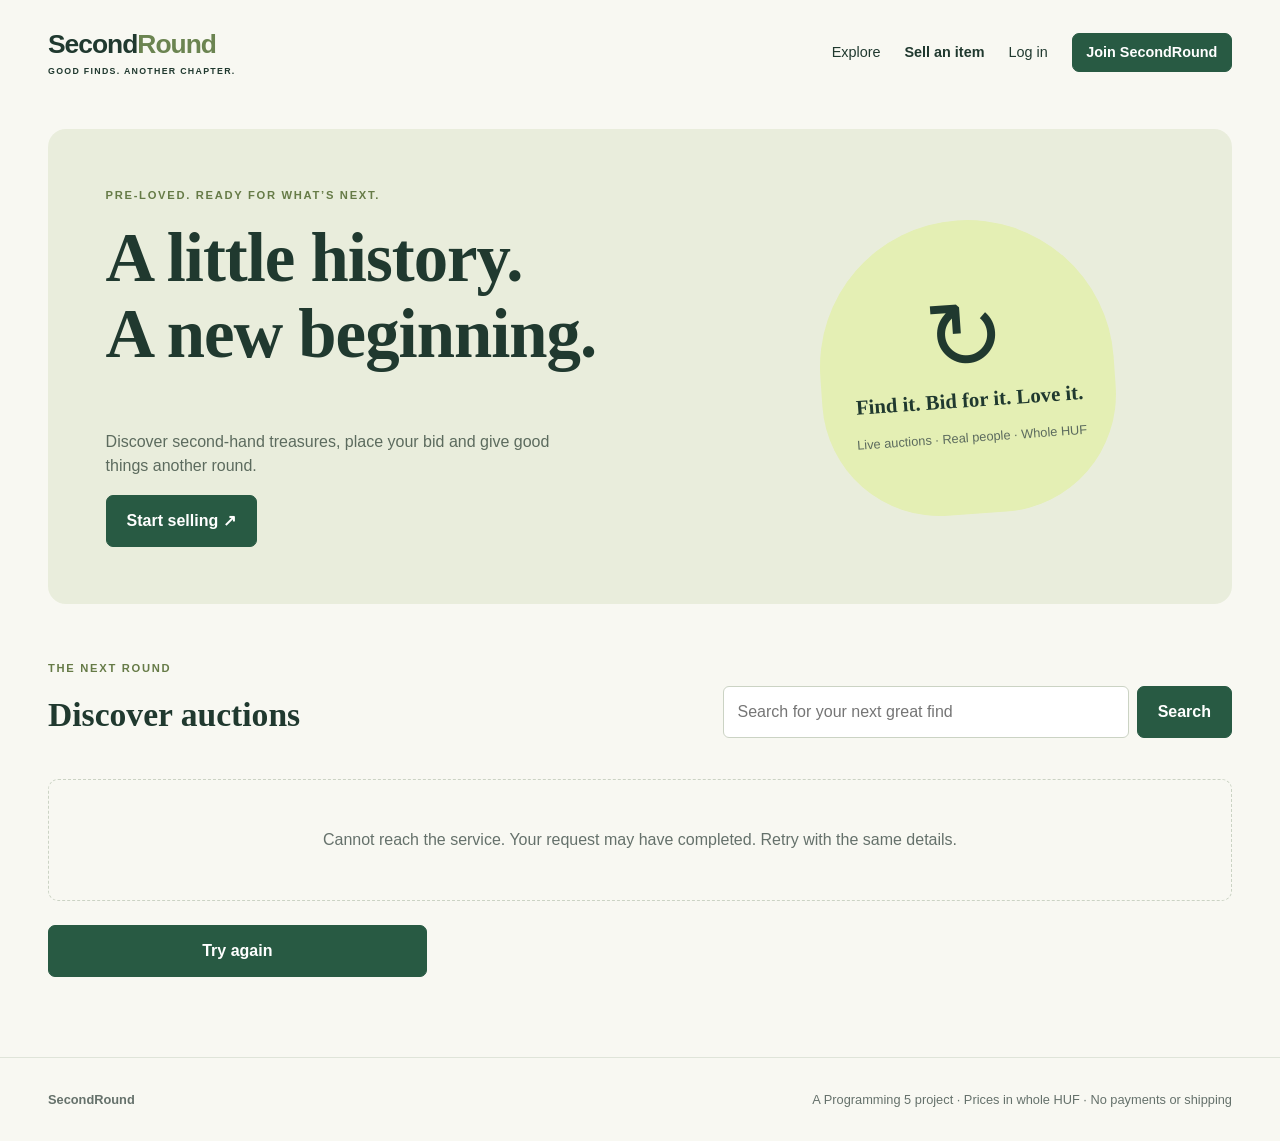
==== project/client/index.html @ fbd6209a "Organize Programming 5 coursework repository" ====
<!doctype html>
<html lang="en">
<head>
  <meta charset="UTF-8">
  <meta name="viewport" content="width=device-width, initial-scale=1.0">
  <meta name="referrer" content="no-referrer">
  <meta http-equiv="Content-Security-Policy" content="default-src 'self'; script-src 'self'; style-src 'self'; img-src 'self' https: http:; connect-src 'self' http://localhost:8081 http://localhost:8082 http://localhost:8083 ws://localhost:8084; object-src 'none'; base-uri 'none'">
  <title>SecondRound — Second-hand auctions</title>
  <link rel="stylesheet" href="styles.css">
  <script type="module" src="app.js"></script>
</head>
<body>
  <header><a class="brand" href="#/">Second<span>Round</span><small>GOOD FINDS. ANOTHER CHAPTER.</small></a><nav id="nav" aria-label="Main navigation"></nav></header>
  <main id="app" tabindex="-1"><p>Loading auctions…</p></main>
  <footer><strong>SecondRound</strong><span>A Programming 5 project · Prices in whole HUF · No payments or shipping</span></footer>
</body>
</html>
---- project/client/styles.css ----
[hidden]{display:none!important}
:root{--ink:#20392f;--muted:#65716b;--green:#285a43;--lime:#e4efb4;--paper:#f8f8f2;--line:#dfe4d9;--error:#a73328;font-family:Inter,-apple-system,BlinkMacSystemFont,"Segoe UI",sans-serif;color:var(--ink);background:var(--paper);line-height:1.5}
*{box-sizing:border-box}body{margin:0}a{color:inherit;text-decoration:none}a:hover{text-decoration:underline}button,input,textarea{font:inherit}button,.button{display:inline-flex;align-items:center;justify-content:center;gap:.5rem;background:var(--green);color:white;border:1px solid var(--green);border-radius:7px;padding:.8rem 1.25rem;font-weight:600;cursor:pointer;text-decoration:none}button:hover,.button:hover{background:#1d4332;text-decoration:none}button:disabled{opacity:.5;cursor:default}button.small,.small{padding:.5rem .85rem;font-size:.9rem}.secondary,.text-button{background:transparent;color:var(--green);border:1px solid var(--line)}.secondary:hover,.text-button:hover{background:#edf0e5}.text-button{border:0;padding:.5rem}header{max-width:1320px;margin:auto;padding:1.8rem 3rem;display:flex;align-items:center;justify-content:space-between;gap:2rem}.brand{font-size:1.65rem;letter-spacing:-1px;font-weight:800;line-height:1.15}.brand span{color:#6b8451}.brand small{display:block;font-size:.55rem;letter-spacing:1.3px;margin-top:.45rem}nav{display:flex;gap:1.5rem;align-items:center;font-size:.9rem}nav .nav-sell{font-weight:700}.user-name{max-width:110px;overflow:hidden;text-overflow:ellipsis;white-space:nowrap}main{max-width:1320px;padding:1rem 3rem 5rem;margin:auto;min-height:75vh}h1,h2,h3,p{margin-top:0}h1{font-family:Georgia,serif;font-size:2.8rem;line-height:1.1;letter-spacing:-1px}h2{font-family:Georgia,serif;font-size:2.1rem;line-height:1.2}h3{font-size:1.15rem;line-height:1.4}p{margin-bottom:1.1rem}.eyebrow{font-size:.7rem;letter-spacing:1.7px;font-weight:700;color:#667b47}.hero{display:grid;grid-template-columns:1.5fr 1fr;gap:2rem;border-radius:18px;padding:3.6rem;background:#e9eddc;margin:.5rem 0 3.5rem}.hero h1{font-size:4.3rem;white-space:pre-line}.hero p:not(.eyebrow){max-width:450px;color:#5c6b5e}.hero-note{align-self:center;text-align:center;transform:rotate(-4deg);background:var(--lime);padding:2rem;border-radius:50% 50% 40% 40%;aspect-ratio:1;max-width:300px;justify-self:center;display:flex;flex-direction:column;justify-content:center}.hero-note>span{font-size:6rem;line-height:1}.hero-note strong{font-family:Georgia,serif;font-size:1.3rem}.hero-note p{font-size:.8rem;margin:.8rem 0 0}.section-title{display:flex;justify-content:space-between;align-items:center;gap:2rem;margin-bottom:1rem}.search{display:flex;gap:.5rem;width:43%}.search input{min-width:0}.grid{display:grid;grid-template-columns:repeat(3,minmax(0,1fr));gap:1.5rem}.card{background:white;border:1px solid var(--line);border-radius:12px;overflow:hidden;transition:transform .18s}.card:hover{transform:translateY(-4px);text-decoration:none;box-shadow:0 8px 24px #213f3010}.card-image{aspect-ratio:4/3;position:relative;background:#e5e8df;display:grid;place-items:center}.card-image img{width:100%;height:100%;object-fit:cover}.card-image .badge{position:absolute;left:1rem;top:1rem}.badge{display:inline-block;width:fit-content;border-radius:4px;background:#e9eedf;padding:.3rem .6rem;font-size:.65rem;font-weight:800;letter-spacing:1px}.badge.active{background:var(--lime)}.badge.ended{background:#eeebe3}.badge.failed{background:#fbe0db}.card-body{padding:1.25rem}.card-body h3{margin-bottom:.5rem}.muted{color:var(--muted);font-size:.9rem}.card-price{display:flex;align-items:center;justify-content:space-between;border-top:1px solid var(--line);padding-top:1rem}.card-price strong{font-size:1.15rem}.card-price span{font-size:.75rem;color:var(--muted)}.panel{background:white;border:1px solid var(--line);border-radius:12px;padding:2rem}.auth{max-width:480px;margin:2rem auto}.auth h1{font-size:2.5rem}.auth>button{width:100%;margin-bottom:1rem}.sell{max-width:760px;margin:1.5rem auto}.sell>button{margin-right:1rem}label{display:flex;flex-direction:column;gap:.4rem;font-size:.85rem;font-weight:600;margin-bottom:1rem}input,textarea{width:100%;padding:.75rem .85rem;border:1px solid #cbd3c4;border-radius:6px;color:var(--ink);background:white;outline-offset:3px}input:focus,textarea:focus{outline:2px solid #729255}input[readonly],textarea[readonly]{background:#f5f5ef;color:var(--muted)}fieldset{border:0;padding:0;margin:1.5rem 0 2rem}legend{font-weight:700;border-bottom:1px solid var(--line);width:100%;padding-bottom:.6rem;margin-bottom:1rem}.two-cols{display:grid;grid-template-columns:1fr 1fr;gap:1rem}.notice{padding:.75rem;border-radius:6px;font-size:.9rem}.error{background:#fff0ec;color:var(--error)}.success{background:#edf5e4;color:var(--green)}.empty{grid-column:1/-1;text-align:center;padding:3rem;color:var(--muted);border:1px dashed #cbd3c4;border-radius:10px}.pager{display:flex;justify-content:center;align-items:center;gap:1.5rem;margin-top:2rem;font-size:.9rem}.detail{display:grid;grid-template-columns:1fr 1fr;gap:3rem;margin:1.5rem 0 2rem}.detail-media{background:#e7eadf;border-radius:14px;overflow:hidden;align-self:start;aspect-ratio:1}.detail-media img{width:100%;height:100%;object-fit:contain}.detail-panel h1{margin:1rem 0 2rem}.detail-top{display:flex;justify-content:space-between;align-items:center;gap:1rem}.connection{font-size:.75rem;color:var(--muted)}.big-price{font-size:2.7rem;letter-spacing:-1px}.detail-panel .eyebrow{margin-bottom:0}.countdown{padding:1rem 0;border-bottom:1px solid var(--line);font-weight:600}.result{font-weight:600}.bid-form{display:grid;grid-template-columns:1fr auto;gap:1rem;align-items:end}.bid-form label{margin:0}.bid-form>p{grid-column:1/-1}.description{white-space:pre-wrap;margin-top:1.5rem;padding-top:1rem;border-top:1px solid var(--line)}.history-panel{max-width:900px}.bid-history{list-style:none;padding:0;margin:0 0 1rem}.bid-history li{display:grid;grid-template-columns:1fr auto 1fr;gap:1rem;padding:1rem 0;border-bottom:1px solid var(--line);font-size:.9rem}.bid-history time{text-align:right;font-size:.8rem;color:var(--muted)}.tabs{display:flex;gap:.75rem;margin-bottom:2rem;flex-wrap:wrap}.item-editor img{width:100%;height:160px;object-fit:cover;margin-bottom:1rem;border-radius:8px}footer{max-width:1320px;padding:2rem 3rem;margin:auto;display:flex;justify-content:space-between;gap:1rem;border-top:1px solid var(--line);font-size:.8rem;color:var(--muted)}
@media(max-width:1000px){header{padding:1.5rem 2rem;align-items:flex-start}nav{gap:.75rem;flex-wrap:wrap;justify-content:flex-end}.user-name{display:none}main{padding:1rem 2rem 3rem}.hero{padding:2.5rem}.hero h1{font-size:3.4rem}.hero-note{max-width:240px}.grid{grid-template-columns:repeat(2,minmax(0,1fr))}.detail{gap:1.5rem}.big-price{font-size:2rem}.bid-form{grid-template-columns:1fr}.bid-form>p{grid-column:auto}footer{padding:2rem}}
@media(max-width:650px){header{padding:1.2rem;flex-direction:column;gap:1rem}.brand{font-size:1.5rem}nav{width:100%;justify-content:flex-start;gap:1rem;font-size:.8rem}main{padding:.5rem 1.2rem 3rem}.hero{grid-template-columns:1fr;padding:2rem 1.5rem;gap:1rem;margin-bottom:2rem}.hero h1{font-size:2.9rem}.hero-note{display:none}.section-title{align-items:stretch;flex-direction:column;gap:0}.search{width:100%;margin-bottom:1rem}.grid{grid-template-columns:1fr}.card-image{aspect-ratio:16/10}.auth,.panel{padding:1.5rem}h1{font-size:2.4rem}.two-cols{grid-template-columns:1fr;gap:0}.detail{grid-template-columns:1fr}.detail-media{aspect-ratio:4/3}.detail-panel h1{margin-bottom:1.5rem}.bid-form{grid-template-columns:1fr auto}.bid-form>p{grid-column:1/-1}.bid-history li{grid-template-columns:1fr auto}.bid-history time{grid-column:1/-1;text-align:left}.pager{gap:.75rem;font-size:.75rem}.pager button{padding:.6rem}.tabs{gap:.4rem}footer{padding:1.5rem 1.2rem;flex-direction:column}}
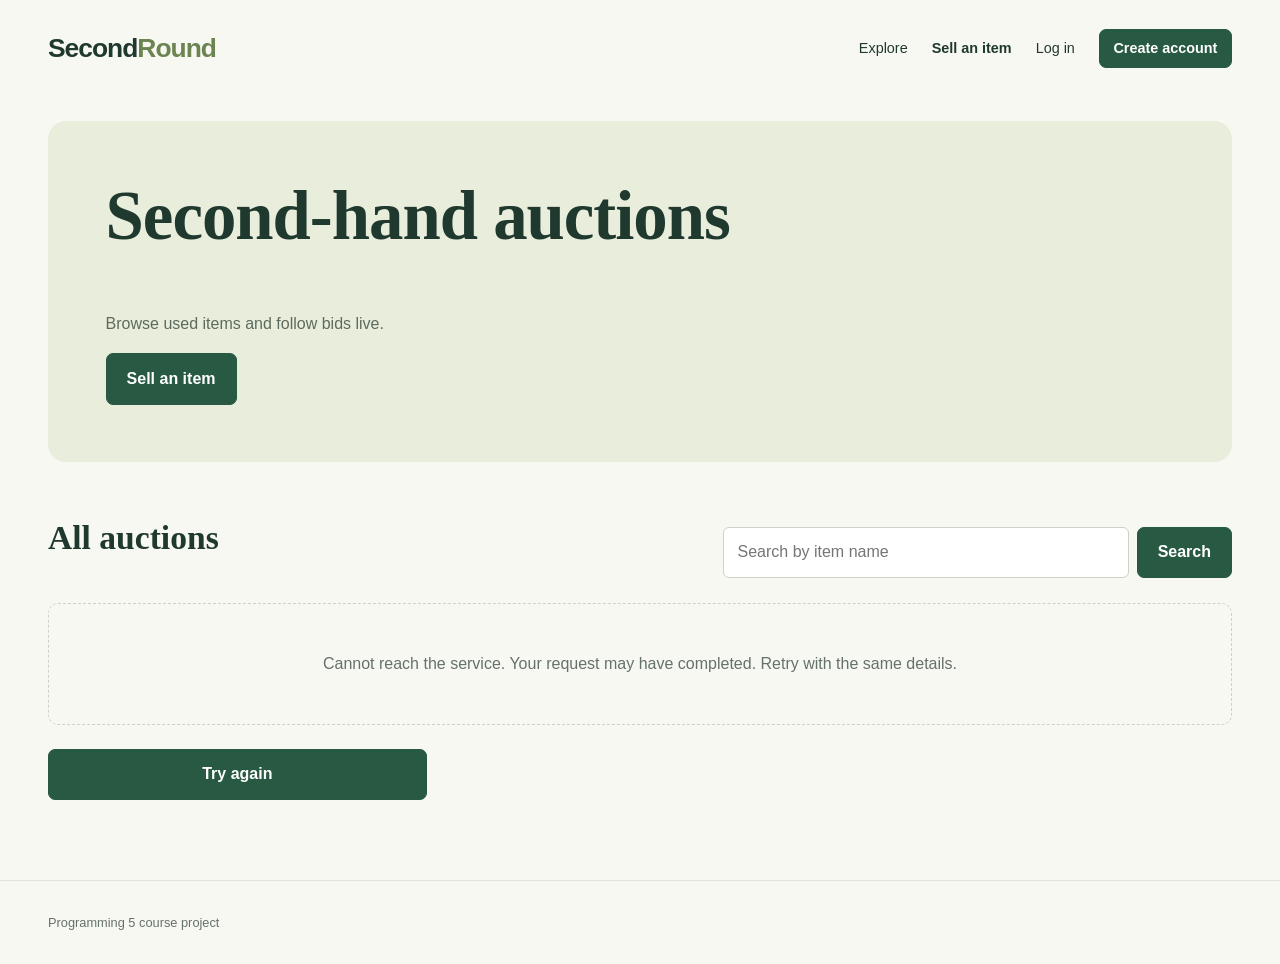
==== commit 0d0d3c5e: "Rewrite SecondRound docs and record semester progress" ====
--- a/project/client/index.html
+++ b/project/client/index.html
@@ -10,8 +10,8 @@
   <script type="module" src="app.js"></script>
 </head>
 <body>
-  <header><a class="brand" href="#/">Second<span>Round</span><small>GOOD FINDS. ANOTHER CHAPTER.</small></a><nav id="nav" aria-label="Main navigation"></nav></header>
+  <header><a class="brand" href="#/">Second<span>Round</span></a><nav id="nav" aria-label="Main navigation"></nav></header>
   <main id="app" tabindex="-1"><p>Loading auctions…</p></main>
-  <footer><strong>SecondRound</strong><span>A Programming 5 project · Prices in whole HUF · No payments or shipping</span></footer>
+  <footer>Programming 5 course project</footer>
 </body>
 </html>
--- a/project/client/styles.css
+++ b/project/client/styles.css
@@ -1,5 +1,5 @@
 [hidden]{display:none!important}
 :root{--ink:#20392f;--muted:#65716b;--green:#285a43;--lime:#e4efb4;--paper:#f8f8f2;--line:#dfe4d9;--error:#a73328;font-family:Inter,-apple-system,BlinkMacSystemFont,"Segoe UI",sans-serif;color:var(--ink);background:var(--paper);line-height:1.5}
-*{box-sizing:border-box}body{margin:0}a{color:inherit;text-decoration:none}a:hover{text-decoration:underline}button,input,textarea{font:inherit}button,.button{display:inline-flex;align-items:center;justify-content:center;gap:.5rem;background:var(--green);color:white;border:1px solid var(--green);border-radius:7px;padding:.8rem 1.25rem;font-weight:600;cursor:pointer;text-decoration:none}button:hover,.button:hover{background:#1d4332;text-decoration:none}button:disabled{opacity:.5;cursor:default}button.small,.small{padding:.5rem .85rem;font-size:.9rem}.secondary,.text-button{background:transparent;color:var(--green);border:1px solid var(--line)}.secondary:hover,.text-button:hover{background:#edf0e5}.text-button{border:0;padding:.5rem}header{max-width:1320px;margin:auto;padding:1.8rem 3rem;display:flex;align-items:center;justify-content:space-between;gap:2rem}.brand{font-size:1.65rem;letter-spacing:-1px;font-weight:800;line-height:1.15}.brand span{color:#6b8451}.brand small{display:block;font-size:.55rem;letter-spacing:1.3px;margin-top:.45rem}nav{display:flex;gap:1.5rem;align-items:center;font-size:.9rem}nav .nav-sell{font-weight:700}.user-name{max-width:110px;overflow:hidden;text-overflow:ellipsis;white-space:nowrap}main{max-width:1320px;padding:1rem 3rem 5rem;margin:auto;min-height:75vh}h1,h2,h3,p{margin-top:0}h1{font-family:Georgia,serif;font-size:2.8rem;line-height:1.1;letter-spacing:-1px}h2{font-family:Georgia,serif;font-size:2.1rem;line-height:1.2}h3{font-size:1.15rem;line-height:1.4}p{margin-bottom:1.1rem}.eyebrow{font-size:.7rem;letter-spacing:1.7px;font-weight:700;color:#667b47}.hero{display:grid;grid-template-columns:1.5fr 1fr;gap:2rem;border-radius:18px;padding:3.6rem;background:#e9eddc;margin:.5rem 0 3.5rem}.hero h1{font-size:4.3rem;white-space:pre-line}.hero p:not(.eyebrow){max-width:450px;color:#5c6b5e}.hero-note{align-self:center;text-align:center;transform:rotate(-4deg);background:var(--lime);padding:2rem;border-radius:50% 50% 40% 40%;aspect-ratio:1;max-width:300px;justify-self:center;display:flex;flex-direction:column;justify-content:center}.hero-note>span{font-size:6rem;line-height:1}.hero-note strong{font-family:Georgia,serif;font-size:1.3rem}.hero-note p{font-size:.8rem;margin:.8rem 0 0}.section-title{display:flex;justify-content:space-between;align-items:center;gap:2rem;margin-bottom:1rem}.search{display:flex;gap:.5rem;width:43%}.search input{min-width:0}.grid{display:grid;grid-template-columns:repeat(3,minmax(0,1fr));gap:1.5rem}.card{background:white;border:1px solid var(--line);border-radius:12px;overflow:hidden;transition:transform .18s}.card:hover{transform:translateY(-4px);text-decoration:none;box-shadow:0 8px 24px #213f3010}.card-image{aspect-ratio:4/3;position:relative;background:#e5e8df;display:grid;place-items:center}.card-image img{width:100%;height:100%;object-fit:cover}.card-image .badge{position:absolute;left:1rem;top:1rem}.badge{display:inline-block;width:fit-content;border-radius:4px;background:#e9eedf;padding:.3rem .6rem;font-size:.65rem;font-weight:800;letter-spacing:1px}.badge.active{background:var(--lime)}.badge.ended{background:#eeebe3}.badge.failed{background:#fbe0db}.card-body{padding:1.25rem}.card-body h3{margin-bottom:.5rem}.muted{color:var(--muted);font-size:.9rem}.card-price{display:flex;align-items:center;justify-content:space-between;border-top:1px solid var(--line);padding-top:1rem}.card-price strong{font-size:1.15rem}.card-price span{font-size:.75rem;color:var(--muted)}.panel{background:white;border:1px solid var(--line);border-radius:12px;padding:2rem}.auth{max-width:480px;margin:2rem auto}.auth h1{font-size:2.5rem}.auth>button{width:100%;margin-bottom:1rem}.sell{max-width:760px;margin:1.5rem auto}.sell>button{margin-right:1rem}label{display:flex;flex-direction:column;gap:.4rem;font-size:.85rem;font-weight:600;margin-bottom:1rem}input,textarea{width:100%;padding:.75rem .85rem;border:1px solid #cbd3c4;border-radius:6px;color:var(--ink);background:white;outline-offset:3px}input:focus,textarea:focus{outline:2px solid #729255}input[readonly],textarea[readonly]{background:#f5f5ef;color:var(--muted)}fieldset{border:0;padding:0;margin:1.5rem 0 2rem}legend{font-weight:700;border-bottom:1px solid var(--line);width:100%;padding-bottom:.6rem;margin-bottom:1rem}.two-cols{display:grid;grid-template-columns:1fr 1fr;gap:1rem}.notice{padding:.75rem;border-radius:6px;font-size:.9rem}.error{background:#fff0ec;color:var(--error)}.success{background:#edf5e4;color:var(--green)}.empty{grid-column:1/-1;text-align:center;padding:3rem;color:var(--muted);border:1px dashed #cbd3c4;border-radius:10px}.pager{display:flex;justify-content:center;align-items:center;gap:1.5rem;margin-top:2rem;font-size:.9rem}.detail{display:grid;grid-template-columns:1fr 1fr;gap:3rem;margin:1.5rem 0 2rem}.detail-media{background:#e7eadf;border-radius:14px;overflow:hidden;align-self:start;aspect-ratio:1}.detail-media img{width:100%;height:100%;object-fit:contain}.detail-panel h1{margin:1rem 0 2rem}.detail-top{display:flex;justify-content:space-between;align-items:center;gap:1rem}.connection{font-size:.75rem;color:var(--muted)}.big-price{font-size:2.7rem;letter-spacing:-1px}.detail-panel .eyebrow{margin-bottom:0}.countdown{padding:1rem 0;border-bottom:1px solid var(--line);font-weight:600}.result{font-weight:600}.bid-form{display:grid;grid-template-columns:1fr auto;gap:1rem;align-items:end}.bid-form label{margin:0}.bid-form>p{grid-column:1/-1}.description{white-space:pre-wrap;margin-top:1.5rem;padding-top:1rem;border-top:1px solid var(--line)}.history-panel{max-width:900px}.bid-history{list-style:none;padding:0;margin:0 0 1rem}.bid-history li{display:grid;grid-template-columns:1fr auto 1fr;gap:1rem;padding:1rem 0;border-bottom:1px solid var(--line);font-size:.9rem}.bid-history time{text-align:right;font-size:.8rem;color:var(--muted)}.tabs{display:flex;gap:.75rem;margin-bottom:2rem;flex-wrap:wrap}.item-editor img{width:100%;height:160px;object-fit:cover;margin-bottom:1rem;border-radius:8px}footer{max-width:1320px;padding:2rem 3rem;margin:auto;display:flex;justify-content:space-between;gap:1rem;border-top:1px solid var(--line);font-size:.8rem;color:var(--muted)}
-@media(max-width:1000px){header{padding:1.5rem 2rem;align-items:flex-start}nav{gap:.75rem;flex-wrap:wrap;justify-content:flex-end}.user-name{display:none}main{padding:1rem 2rem 3rem}.hero{padding:2.5rem}.hero h1{font-size:3.4rem}.hero-note{max-width:240px}.grid{grid-template-columns:repeat(2,minmax(0,1fr))}.detail{gap:1.5rem}.big-price{font-size:2rem}.bid-form{grid-template-columns:1fr}.bid-form>p{grid-column:auto}footer{padding:2rem}}
-@media(max-width:650px){header{padding:1.2rem;flex-direction:column;gap:1rem}.brand{font-size:1.5rem}nav{width:100%;justify-content:flex-start;gap:1rem;font-size:.8rem}main{padding:.5rem 1.2rem 3rem}.hero{grid-template-columns:1fr;padding:2rem 1.5rem;gap:1rem;margin-bottom:2rem}.hero h1{font-size:2.9rem}.hero-note{display:none}.section-title{align-items:stretch;flex-direction:column;gap:0}.search{width:100%;margin-bottom:1rem}.grid{grid-template-columns:1fr}.card-image{aspect-ratio:16/10}.auth,.panel{padding:1.5rem}h1{font-size:2.4rem}.two-cols{grid-template-columns:1fr;gap:0}.detail{grid-template-columns:1fr}.detail-media{aspect-ratio:4/3}.detail-panel h1{margin-bottom:1.5rem}.bid-form{grid-template-columns:1fr auto}.bid-form>p{grid-column:1/-1}.bid-history li{grid-template-columns:1fr auto}.bid-history time{grid-column:1/-1;text-align:left}.pager{gap:.75rem;font-size:.75rem}.pager button{padding:.6rem}.tabs{gap:.4rem}footer{padding:1.5rem 1.2rem;flex-direction:column}}
+*{box-sizing:border-box}body{margin:0}a{color:inherit;text-decoration:none}a:hover{text-decoration:underline}button,input,textarea{font:inherit}button,.button{display:inline-flex;align-items:center;justify-content:center;gap:.5rem;background:var(--green);color:white;border:1px solid var(--green);border-radius:7px;padding:.8rem 1.25rem;font-weight:600;cursor:pointer;text-decoration:none}button:hover,.button:hover{background:#1d4332;text-decoration:none}button:disabled{opacity:.5;cursor:default}button.small,.small{padding:.5rem .85rem;font-size:.9rem}.secondary,.text-button{background:transparent;color:var(--green);border:1px solid var(--line)}.secondary:hover,.text-button:hover{background:#edf0e5}.text-button{border:0;padding:.5rem}header{max-width:1320px;margin:auto;padding:1.8rem 3rem;display:flex;align-items:center;justify-content:space-between;gap:2rem}.brand{font-size:1.65rem;letter-spacing:-1px;font-weight:800;line-height:1.15}.brand span{color:#6b8451}nav{display:flex;gap:1.5rem;align-items:center;font-size:.9rem}nav .nav-sell{font-weight:700}.user-name{max-width:110px;overflow:hidden;text-overflow:ellipsis;white-space:nowrap}main{max-width:1320px;padding:1rem 3rem 5rem;margin:auto;min-height:75vh}h1,h2,h3,p{margin-top:0}h1{font-family:Georgia,serif;font-size:2.8rem;line-height:1.1;letter-spacing:-1px}h2{font-family:Georgia,serif;font-size:2.1rem;line-height:1.2}h3{font-size:1.15rem;line-height:1.4}p{margin-bottom:1.1rem}.eyebrow{font-size:.7rem;letter-spacing:1.7px;font-weight:700;color:#667b47}.hero{border-radius:18px;padding:3.6rem;background:#e9eddc;margin:.5rem 0 3.5rem}.hero h1{font-size:4.3rem}.hero p{max-width:450px;color:#5c6b5e}.section-title{display:flex;justify-content:space-between;align-items:center;gap:2rem;margin-bottom:1rem}.search{display:flex;gap:.5rem;width:43%}.search input{min-width:0}.grid{display:grid;grid-template-columns:repeat(3,minmax(0,1fr));gap:1.5rem}.card{background:white;border:1px solid var(--line);border-radius:12px;overflow:hidden;transition:transform .18s}.card:hover{transform:translateY(-4px);text-decoration:none;box-shadow:0 8px 24px #213f3010}.card-image{aspect-ratio:4/3;position:relative;background:#e5e8df;display:grid;place-items:center}.card-image img{width:100%;height:100%;object-fit:cover}.card-image .badge{position:absolute;left:1rem;top:1rem}.badge{display:inline-block;width:fit-content;border-radius:4px;background:#e9eedf;padding:.3rem .6rem;font-size:.65rem;font-weight:800;letter-spacing:1px}.badge.active{background:var(--lime)}.badge.ended{background:#eeebe3}.badge.failed{background:#fbe0db}.card-body{padding:1.25rem}.card-body h3{margin-bottom:.5rem}.muted{color:var(--muted);font-size:.9rem}.card-price{display:flex;align-items:center;justify-content:space-between;border-top:1px solid var(--line);padding-top:1rem}.card-price strong{font-size:1.15rem}.card-price span{font-size:.75rem;color:var(--muted)}.panel{background:white;border:1px solid var(--line);border-radius:12px;padding:2rem}.auth{max-width:480px;margin:2rem auto}.auth h1{font-size:2.5rem}.auth>button{width:100%;margin-bottom:1rem}.sell{max-width:760px;margin:1.5rem auto}.sell>button{margin-right:1rem}label{display:flex;flex-direction:column;gap:.4rem;font-size:.85rem;font-weight:600;margin-bottom:1rem}input,textarea{width:100%;padding:.75rem .85rem;border:1px solid #cbd3c4;border-radius:6px;color:var(--ink);background:white;outline-offset:3px}input:focus,textarea:focus{outline:2px solid #729255}input[readonly],textarea[readonly]{background:#f5f5ef;color:var(--muted)}fieldset{border:0;padding:0;margin:1.5rem 0 2rem}legend{font-weight:700;border-bottom:1px solid var(--line);width:100%;padding-bottom:.6rem;margin-bottom:1rem}.two-cols{display:grid;grid-template-columns:1fr 1fr;gap:1rem}.notice{padding:.75rem;border-radius:6px;font-size:.9rem}.error{background:#fff0ec;color:var(--error)}.success{background:#edf5e4;color:var(--green)}.empty{grid-column:1/-1;text-align:center;padding:3rem;color:var(--muted);border:1px dashed #cbd3c4;border-radius:10px}.pager{display:flex;justify-content:center;align-items:center;gap:1.5rem;margin-top:2rem;font-size:.9rem}.detail{display:grid;grid-template-columns:1fr 1fr;gap:3rem;margin:1.5rem 0 2rem}.detail-media{background:#e7eadf;border-radius:14px;overflow:hidden;align-self:start;aspect-ratio:1}.detail-media img{width:100%;height:100%;object-fit:contain}.detail-panel h1{margin:1rem 0 2rem}.detail-top{display:flex;justify-content:space-between;align-items:center;gap:1rem}.connection{font-size:.75rem;color:var(--muted)}.big-price{font-size:2.7rem;letter-spacing:-1px}.detail-panel .eyebrow{margin-bottom:0}.countdown{padding:1rem 0;border-bottom:1px solid var(--line);font-weight:600}.result{font-weight:600}.bid-form{display:grid;grid-template-columns:1fr auto;gap:1rem;align-items:end}.bid-form label{margin:0}.bid-form>p{grid-column:1/-1}.description{white-space:pre-wrap;margin-top:1.5rem;padding-top:1rem;border-top:1px solid var(--line)}.history-panel{max-width:900px}.bid-history{list-style:none;padding:0;margin:0 0 1rem}.bid-history li{display:grid;grid-template-columns:1fr auto 1fr;gap:1rem;padding:1rem 0;border-bottom:1px solid var(--line);font-size:.9rem}.bid-history time{text-align:right;font-size:.8rem;color:var(--muted)}.tabs{display:flex;gap:.75rem;margin-bottom:2rem;flex-wrap:wrap}.item-editor img{width:100%;height:160px;object-fit:cover;margin-bottom:1rem;border-radius:8px}footer{max-width:1320px;padding:2rem 3rem;margin:auto;display:flex;justify-content:space-between;gap:1rem;border-top:1px solid var(--line);font-size:.8rem;color:var(--muted)}
+@media(max-width:1000px){header{padding:1.5rem 2rem;align-items:flex-start}nav{gap:.75rem;flex-wrap:wrap;justify-content:flex-end}.user-name{display:none}main{padding:1rem 2rem 3rem}.hero{padding:2.5rem}.hero h1{font-size:3.4rem}.grid{grid-template-columns:repeat(2,minmax(0,1fr))}.detail{gap:1.5rem}.big-price{font-size:2rem}.bid-form{grid-template-columns:1fr}.bid-form>p{grid-column:auto}footer{padding:2rem}}
+@media(max-width:650px){header{padding:1.2rem;flex-direction:column;gap:1rem}.brand{font-size:1.5rem}nav{width:100%;justify-content:flex-start;gap:1rem;font-size:.8rem}main{padding:.5rem 1.2rem 3rem}.hero{padding:2rem 1.5rem;margin-bottom:2rem}.hero h1{font-size:2.9rem}.section-title{align-items:stretch;flex-direction:column;gap:0}.search{width:100%;margin-bottom:1rem}.grid{grid-template-columns:1fr}.card-image{aspect-ratio:16/10}.auth,.panel{padding:1.5rem}h1{font-size:2.4rem}.two-cols{grid-template-columns:1fr;gap:0}.detail{grid-template-columns:1fr}.detail-media{aspect-ratio:4/3}.detail-panel h1{margin-bottom:1.5rem}.bid-form{grid-template-columns:1fr auto}.bid-form>p{grid-column:1/-1}.bid-history li{grid-template-columns:1fr auto}.bid-history time{grid-column:1/-1;text-align:left}.pager{gap:.75rem;font-size:.75rem}.pager button{padding:.6rem}.tabs{gap:.4rem}footer{padding:1.5rem 1.2rem;flex-direction:column}}
